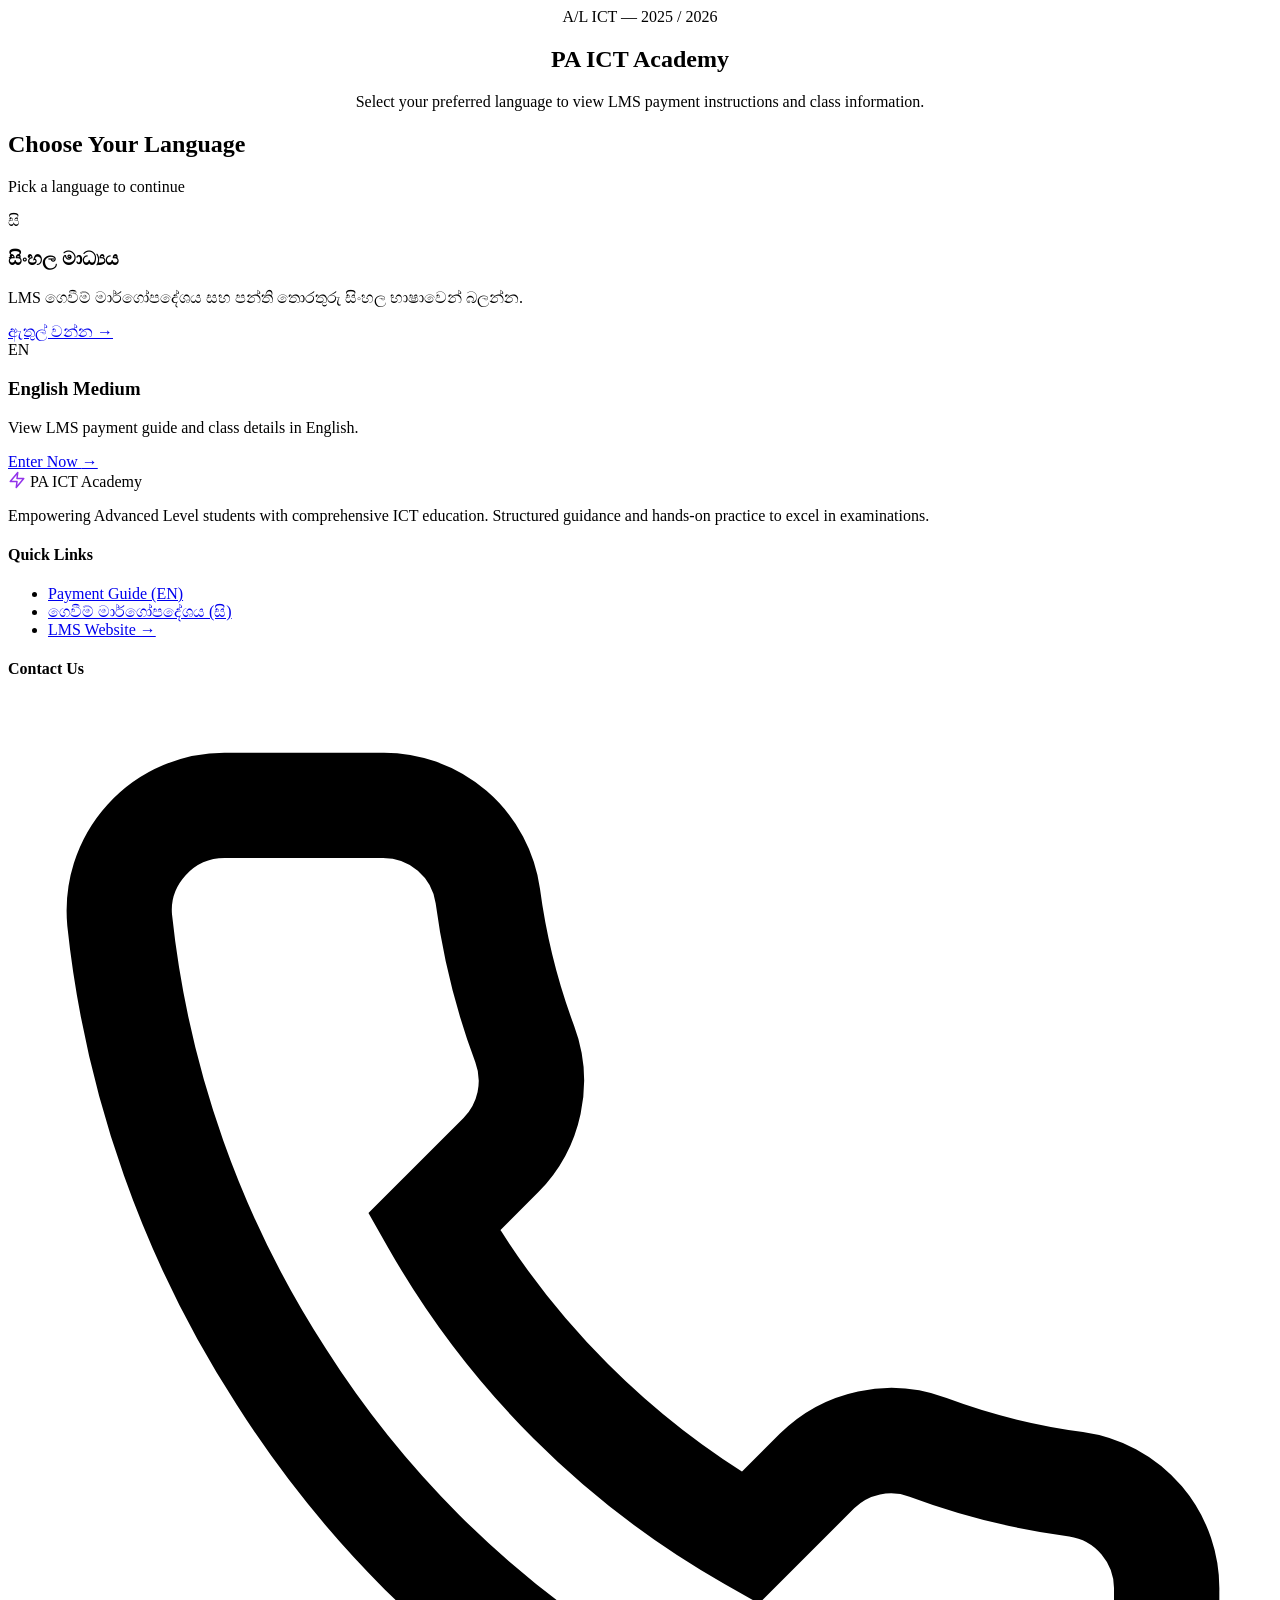
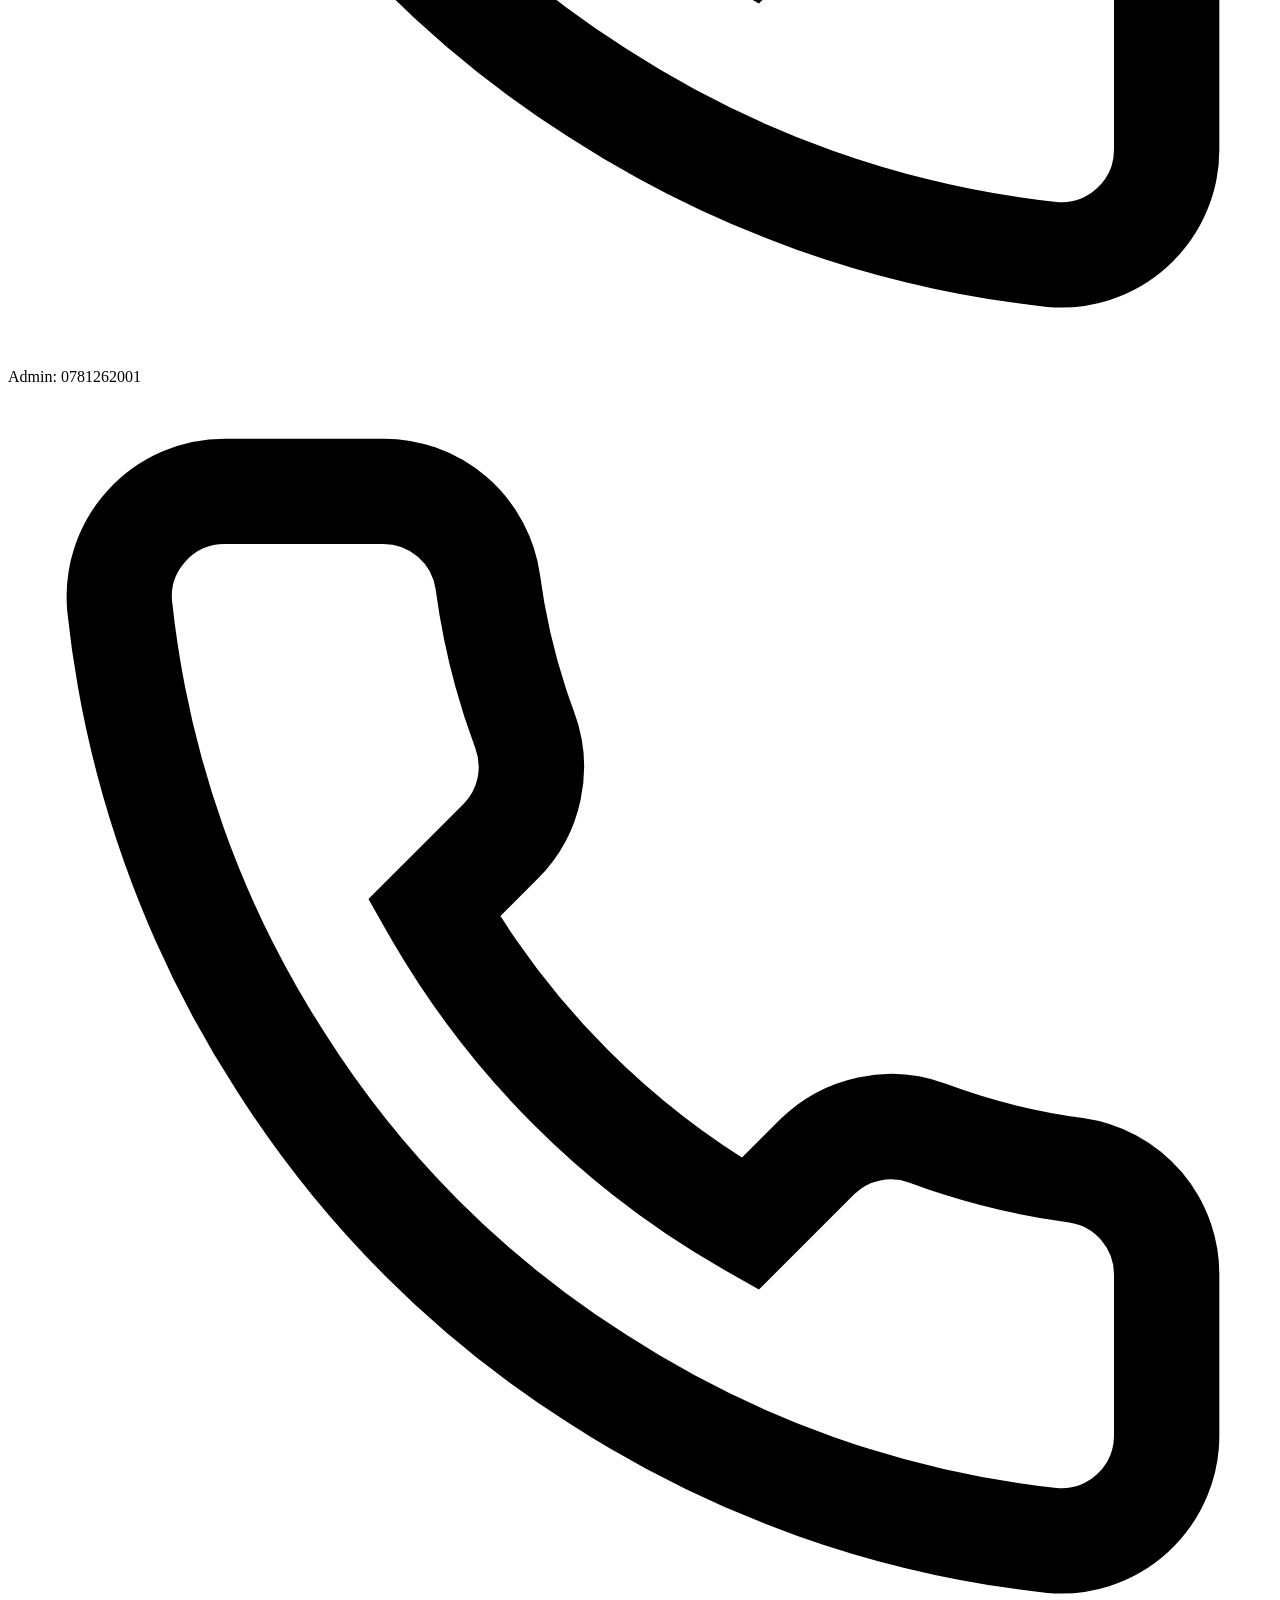
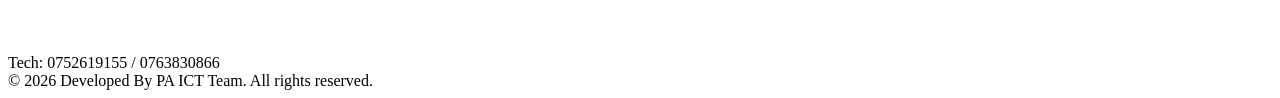
==== index.html @ 01018b9c "Update footer copyright year and developer info" ====
<!DOCTYPE html>
<html lang="en">

<head>
  <meta charset="UTF-8">
  <meta name="viewport" content="width=device-width, initial-scale=1.0">
  <meta name="description"
    content="PA ICT Academy — A/L ICT Student Portal. Payment information, LMS guide, and class details.">
  <title>PA ICT Academy | Student Payment Portal</title>
  <link rel="stylesheet" href="css/styles.css">
  <link rel="icon"
    href="data:image/svg+xml,<svg xmlns='http://www.w3.org/2000/svg' viewBox='0 0 100 100'><text y='.9em' font-size='90'>⚡</text></svg>">
</head>

<body>

  <div class="bg-shapes">
    <div class="shape shape-1"></div>
    <div class="shape shape-2"></div>
    <div class="shape shape-3"></div>
  </div>

  <!-- Hero -->
  <section class="hero hero-clip">
    <div class="container container--wide hero__content" style="text-align:center;">
      <div class="hero__badge" style="margin-inline:auto;">
        <span class="dot"></span>
        A/L ICT — 2025 / 2026
      </div>
      <h1 class="hero__title">PA ICT Academy</h1>
      <p class="hero__subtitle" style="margin-inline:auto;">
        Select your preferred language to view LMS payment instructions and class information.
      </p>
    </div>
  </section>

  <!-- Language Selection -->
  <section class="lang-section">
    <div class="container container--wide">
      <div class="lang-section__heading reveal">
        <h2>Choose Your Language</h2>
        <p>Pick a language to continue</p>
      </div>

      <div class="lang-grid">
        <div class="lang-card reveal reveal-delay-1">
          <div class="lang-card__icon">සි</div>
          <h3 class="lang-card__title">සිංහල මාධ්‍යය</h3>
          <p class="lang-card__desc">
            LMS ගෙවීම් මාර්ගෝපදේශය සහ පන්ති තොරතුරු සිංහල භාෂාවෙන් බලන්න.
          </p>
          <a href="si.html" class="btn btn--primary" id="btn-sinhala">
            ඇතුල් වන්න <span class="btn__arrow">→</span>
          </a>
        </div>

        <div class="lang-card reveal reveal-delay-2">
          <div class="lang-card__icon">EN</div>
          <h3 class="lang-card__title">English Medium</h3>
          <p class="lang-card__desc">
            View LMS payment guide and class details in English.
          </p>
          <a href="en.html" class="btn btn--primary" id="btn-english">
            Enter Now <span class="btn__arrow">→</span>
          </a>
        </div>
      </div>
    </div>
  </section>

  <!-- Footer -->
  <footer class="footer">
    <div class="container container--wide">
      <div class="footer__grid">
        <div>
          <div class="footer__brand-name">
            <svg width="18" height="18" viewBox="0 0 24 24" fill="none" stroke="#9333ea" stroke-width="2"
              stroke-linecap="round" stroke-linejoin="round" style="vertical-align:-2px;">
              <polygon points="13 2 3 14 12 14 11 22 21 10 12 10 13 2" />
            </svg>
            PA ICT Academy
          </div>
          <p class="footer__brand-desc">
            Empowering Advanced Level students with comprehensive ICT education. Structured guidance and hands-on
            practice to excel in examinations.
          </p>
        </div>
        <div>
          <h4 class="footer__heading">Quick Links</h4>
          <ul class="footer__links">
            <li><a href="en.html">Payment Guide (EN)</a></li>
            <li><a href="si.html">ගෙවීම් මාර්ගෝපදේශය (සි)</a></li>
            <li><a href="https://pasinduathukorala.lk" target="_blank">LMS Website →</a></li>
          </ul>
        </div>
        <div>
          <h4 class="footer__heading">Contact Us</h4>
          <div class="footer__contact-item">
            <svg viewBox="0 0 24 24" fill="none" stroke="currentColor" stroke-width="2">
              <path
                d="M22 16.92v3a2 2 0 01-2.18 2 19.79 19.79 0 01-8.63-3.07 19.5 19.5 0 01-6-6 19.79 19.79 0 01-3.07-8.67A2 2 0 014.11 2h3a2 2 0 012 1.72c.127.96.361 1.903.7 2.81a2 2 0 01-.45 2.11L8.09 9.91a16 16 0 006 6l1.27-1.27a2 2 0 012.11-.45c.907.339 1.85.573 2.81.7A2 2 0 0122 16.92z" />
            </svg>
            <span>Admin: 0781262001</span>
          </div>
          <div class="footer__contact-item">
            <svg viewBox="0 0 24 24" fill="none" stroke="currentColor" stroke-width="2">
              <path
                d="M22 16.92v3a2 2 0 01-2.18 2 19.79 19.79 0 01-8.63-3.07 19.5 19.5 0 01-6-6 19.79 19.79 0 01-3.07-8.67A2 2 0 014.11 2h3a2 2 0 012 1.72c.127.96.361 1.903.7 2.81a2 2 0 01-.45 2.11L8.09 9.91a16 16 0 006 6l1.27-1.27a2 2 0 012.11-.45c.907.339 1.85.573 2.81.7A2 2 0 0122 16.92z" />
            </svg>
            <span>Tech: 0752619155 / 0763830866</span>
          </div>
        </div>
      </div>
      <div class="footer__bottom">
        &copy; 2026 Developed By PA ICT Team. All rights reserved.
      </div>
    </div>
  </footer>

  <script src="js/app.js"></script>
</body>

</html>
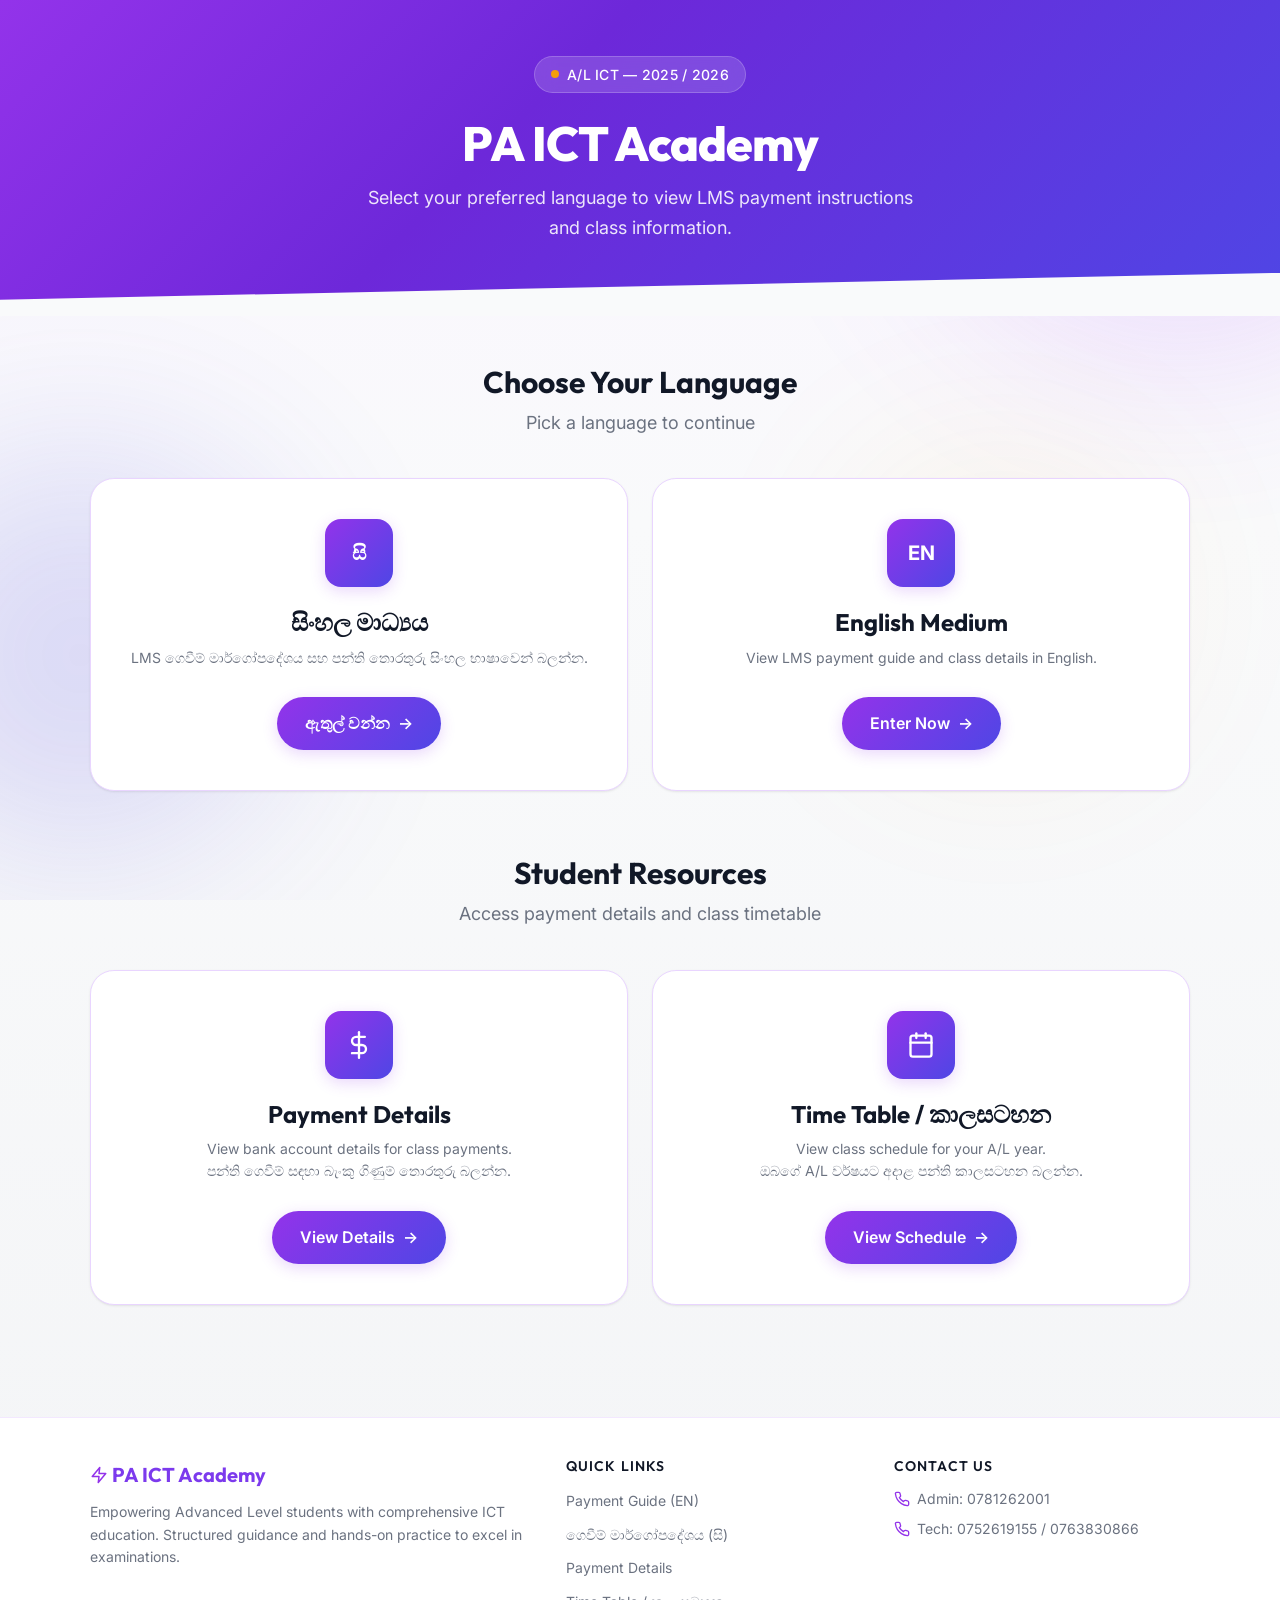
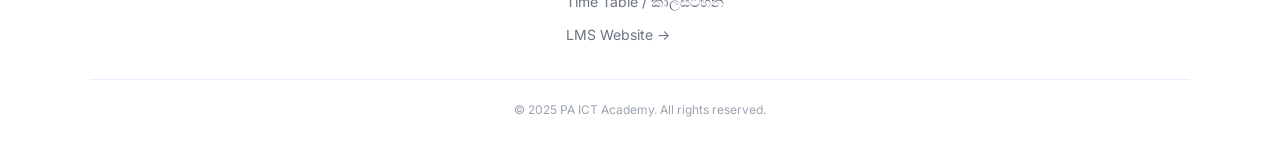
==== commit 28339574: "timetables commit" ====
--- a/index.html
+++ b/index.html
@@ -68,6 +68,56 @@
     </div>
   </section>
 
+  <!-- Student Resources -->
+  <section class="lang-section" style="padding-top:0;">
+    <div class="container container--wide">
+      <div class="lang-section__heading reveal">
+        <h2>Student Resources</h2>
+        <p>Access payment details and class timetable</p>
+      </div>
+
+      <div class="lang-grid">
+        <div class="lang-card reveal reveal-delay-1">
+          <div class="lang-card__icon">
+            <svg width="28" height="28" viewBox="0 0 24 24" fill="none" stroke="#fff" stroke-width="2"
+              stroke-linecap="round" stroke-linejoin="round">
+              <line x1="12" y1="1" x2="12" y2="23" />
+              <path d="M17 5H9.5a3.5 3.5 0 000 7h5a3.5 3.5 0 010 7H6" />
+            </svg>
+          </div>
+          <h3 class="lang-card__title">Payment Details</h3>
+          <p class="lang-card__desc">
+            View bank account details for class payments.<br>
+            පන්ති ගෙවීම් සඳහා බැංකු ගිණුම් තොරතුරු බලන්න.
+          </p>
+          <a href="payment-details.html" class="btn btn--primary" id="btn-payment">
+            View Details <span class="btn__arrow">→</span>
+          </a>
+        </div>
+
+        <div class="lang-card reveal reveal-delay-2">
+          <div class="lang-card__icon">
+            <svg width="28" height="28" viewBox="0 0 24 24" fill="none" stroke="#fff" stroke-width="2"
+              stroke-linecap="round" stroke-linejoin="round">
+              <rect x="3" y="4" width="18" height="18" rx="2" ry="2" />
+              <line x1="16" y1="2" x2="16" y2="6" />
+              <line x1="8" y1="2" x2="8" y2="6" />
+              <line x1="3" y1="10" x2="21" y2="10" />
+            </svg>
+          </div>
+          <h3 class="lang-card__title">Time Table / කාලසටහන</h3>
+          <p class="lang-card__desc">
+            View class schedule for your A/L year.<br>
+            ඔබගේ A/L වර්ෂයට අදාළ පන්ති කාලසටහන බලන්න.
+          </p>
+          <a href="timetable.html" class="btn btn--primary" id="btn-timetable">
+            View Schedule <span class="btn__arrow">→</span>
+          </a>
+        </div>
+      </div>
+    </div>
+  </section>
+
   <!-- Footer -->
   <footer class="footer">
     <div class="container container--wide">
@@ -90,6 +140,8 @@
           <ul class="footer__links">
             <li><a href="en.html">Payment Guide (EN)</a></li>
             <li><a href="si.html">ගෙවීම් මාර්ගෝපදේශය (සි)</a></li>
+            <li><a href="payment-details.html">Payment Details</a></li>
+            <li><a href="timetable.html">Time Table / කාලසටහන</a></li>
             <li><a href="https://pasinduathukorala.lk" target="_blank">LMS Website →</a></li>
           </ul>
         </div>
@@ -112,7 +164,7 @@
         </div>
       </div>
       <div class="footer__bottom">
-        &copy; 2026 Developed By PA ICT Team. All rights reserved.
+        &copy; 2025 PA ICT Academy. All rights reserved.
       </div>
     </div>
   </footer>
@@ -120,4 +172,4 @@
   <script src="js/app.js"></script>
 </body>
 
-</html>
+</html>
--- a/css/styles.css
+++ b/css/styles.css
@@ -0,0 +1,1517 @@
+/* ===================================================
+   PA ICT Academy — LMS Payment Info Design System
+   Matches pasinduathukorala.lk color scheme
+   =================================================== */
+
+@import url('https://fonts.googleapis.com/css2?family=Inter:wght@300;400;500;600;700;800&family=Outfit:wght@400;500;600;700;800&display=swap');
+
+/* --- Design Tokens --- */
+:root {
+  /* Primary — Purple to Indigo (matches LMS) */
+  --clr-primary-400: #a855f7;
+  --clr-primary-500: #9333ea;
+  --clr-primary-600: #7c3aed;
+  --clr-primary-700: #6d28d9;
+  --clr-indigo-500: #4f46e5;
+  --clr-indigo-600: #4338ca;
+
+  /* Accent */
+  --clr-accent-400: #f59e0b;
+  --clr-accent-500: #d97706;
+
+  /* Backgrounds — Light Theme */
+  --clr-bg-50: #faf5ff;
+  --clr-bg-100: #f3e8ff;
+  --clr-bg-page: #f9fafb;
+  --clr-bg-white: #ffffff;
+
+  /* Surfaces */
+  --clr-surface: #ffffff;
+  --clr-surface-hover: #faf5ff;
+  --clr-surface-border: #e9d5ff;
+  --clr-surface-border-light: #f3e8ff;
+
+  /* Text */
+  --clr-text-900: #111827;
+  --clr-text-700: #374151;
+  --clr-text-600: #4b5563;
+  --clr-text-500: #6b7280;
+  --clr-text-400: #9ca3af;
+  --clr-text-300: #d1d5db;
+  --clr-text-white: #ffffff;
+
+  /* Status */
+  --clr-red-500: #ef4444;
+  --clr-red-50: #fef2f2;
+  --clr-red-100: #fee2e2;
+  --clr-red-border: #fca5a5;
+  --clr-green-500: #22c55e;
+  --clr-green-50: #f0fdf4;
+  --clr-blue-500: #3b82f6;
+  --clr-blue-50: #eff6ff;
+
+  /* Gradients */
+  --grad-hero: linear-gradient(135deg, #9333ea 0%, #6d28d9 40%, #4f46e5 100%);
+  --grad-btn: linear-gradient(135deg, #9333ea, #4f46e5);
+  --grad-card-glow: linear-gradient(135deg, rgba(147, 51, 234, 0.06), rgba(79, 70, 229, 0.03));
+  --grad-page: linear-gradient(180deg, #faf5ff 0%, #f9fafb 30%, #f3f4f6 100%);
+
+  /* Typography */
+  --ff-heading: 'Outfit', sans-serif;
+  --ff-body: 'Inter', sans-serif;
+
+  --fs-xs: 0.75rem;
+  --fs-sm: 0.875rem;
+  --fs-base: 1rem;
+  --fs-lg: 1.125rem;
+  --fs-xl: 1.25rem;
+  --fs-2xl: 1.5rem;
+  --fs-3xl: 1.875rem;
+  --fs-4xl: 2.25rem;
+  --fs-5xl: 3rem;
+
+  /* Shape */
+  --radius-sm: 8px;
+  --radius-md: 12px;
+  --radius-lg: 16px;
+  --radius-xl: 20px;
+  --radius-2xl: 24px;
+  --radius-full: 9999px;
+
+  /* Shadows */
+  --shadow-sm: 0 1px 3px rgba(0, 0, 0, 0.06), 0 1px 2px rgba(0, 0, 0, 0.04);
+  --shadow-md: 0 4px 6px rgba(0, 0, 0, 0.05), 0 2px 4px rgba(0, 0, 0, 0.04);
+  --shadow-lg: 0 10px 25px rgba(147, 51, 234, 0.08), 0 4px 10px rgba(0, 0, 0, 0.04);
+  --shadow-xl: 0 20px 40px rgba(147, 51, 234, 0.12), 0 8px 16px rgba(0, 0, 0, 0.06);
+  --shadow-purple: 0 4px 15px rgba(147, 51, 234, 0.2);
+
+  /* Transitions */
+  --ease-out: cubic-bezier(0.22, 1, 0.36, 1);
+  --transition-fast: 200ms var(--ease-out);
+  --transition-base: 350ms var(--ease-out);
+  --transition-slow: 500ms var(--ease-out);
+
+  /* Spacing */
+  --space-section: 3rem;
+  --container-max: 820px;
+  --container-wide: 1100px;
+}
+
+/* --- Reset & Base --- */
+*,
+*::before,
+*::after {
+  margin: 0;
+  padding: 0;
+  box-sizing: border-box;
+}
+
+html {
+  scroll-behavior: smooth;
+  -webkit-font-smoothing: antialiased;
+}
+
+body {
+  font-family: var(--ff-body);
+  font-size: var(--fs-base);
+  line-height: 1.7;
+  color: var(--clr-text-700);
+  background: var(--grad-page);
+  min-height: 100vh;
+  overflow-x: hidden;
+}
+
+a {
+  color: var(--clr-primary-500);
+  text-decoration: none;
+  transition: color var(--transition-fast);
+}
+
+a:hover {
+  color: var(--clr-primary-700);
+}
+
+img {
+  max-width: 100%;
+  display: block;
+  border-radius: var(--radius-md);
+}
+
+h1,
+h2,
+h3,
+h4,
+h5,
+h6 {
+  font-family: var(--ff-heading);
+  color: var(--clr-text-900);
+  line-height: 1.25;
+}
+
+/* ===================================================
+   Layout
+   =================================================== */
+.container {
+  width: 90%;
+  max-width: var(--container-max);
+  margin-inline: auto;
+}
+
+.container--wide {
+  max-width: var(--container-wide);
+}
+
+/* ===================================================
+   Decorative Background Shapes
+   =================================================== */
+.bg-shapes {
+  position: fixed;
+  inset: 0;
+  z-index: 0;
+  pointer-events: none;
+  overflow: hidden;
+}
+
+.bg-shapes .shape {
+  position: absolute;
+  border-radius: 50%;
+  filter: blur(100px);
+  opacity: 0.18;
+}
+
+.bg-shapes .shape-1 {
+  width: 500px;
+  height: 500px;
+  background: var(--clr-primary-400);
+  top: -150px;
+  right: -150px;
+  animation: floatShape 25s ease-in-out infinite alternate;
+}
+
+.bg-shapes .shape-2 {
+  width: 400px;
+  height: 400px;
+  background: var(--clr-indigo-500);
+  bottom: 5%;
+  left: -120px;
+  animation: floatShape 20s ease-in-out infinite alternate-reverse;
+}
+
+.bg-shapes .shape-3 {
+  width: 300px;
+  height: 300px;
+  background: var(--clr-accent-400);
+  top: 50%;
+  right: 10%;
+  opacity: 0.08;
+  animation: floatShape 30s ease-in-out infinite alternate;
+}
+
+@keyframes floatShape {
+  0% {
+    transform: translate(0, 0) scale(1);
+  }
+
+  50% {
+    transform: translate(30px, -40px) scale(1.06);
+  }
+
+  100% {
+    transform: translate(-15px, 15px) scale(0.97);
+  }
+}
+
+/* ===================================================
+   Hero Section
+   =================================================== */
+.hero {
+  position: relative;
+  background: var(--grad-hero);
+  padding: 3.5rem 0 4.5rem;
+  overflow: hidden;
+  z-index: 1;
+}
+
+/* Icon utility for replacing emojis */
+.icon-inline {
+  display: inline-flex;
+  align-items: center;
+  justify-content: center;
+  width: 1em;
+  height: 1em;
+  vertical-align: -0.125em;
+  flex-shrink: 0;
+}
+
+.icon-inline svg {
+  width: 100%;
+  height: 100%;
+}
+
+.icon-inline--lg {
+  width: 1.25em;
+  height: 1.25em;
+}
+
+.hero__content {
+  position: relative;
+  z-index: 2;
+}
+
+.hero__badge {
+  display: inline-flex;
+  align-items: center;
+  gap: 0.5rem;
+  background: rgba(255, 255, 255, 0.15);
+  backdrop-filter: blur(10px);
+  border: 1px solid rgba(255, 255, 255, 0.2);
+  padding: 0.35rem 1rem;
+  border-radius: var(--radius-full);
+  font-size: var(--fs-sm);
+  font-weight: 500;
+  color: #fff;
+  margin-bottom: 1.25rem;
+  letter-spacing: 0.02em;
+}
+
+.hero__badge .dot {
+  width: 8px;
+  height: 8px;
+  background: var(--clr-accent-400);
+  border-radius: 50%;
+  animation: pulse 2s ease-in-out infinite;
+}
+
+@keyframes pulse {
+
+  0%,
+  100% {
+    opacity: 1;
+    transform: scale(1);
+  }
+
+  50% {
+    opacity: 0.5;
+    transform: scale(1.5);
+  }
+}
+
+.hero__title {
+  font-size: var(--fs-5xl);
+  font-weight: 800;
+  color: #fff;
+  margin-bottom: 0.6rem;
+  letter-spacing: -0.02em;
+}
+
+.hero__subtitle {
+  font-size: var(--fs-lg);
+  color: rgba(255, 255, 255, 0.88);
+  max-width: 550px;
+  font-weight: 400;
+}
+
+/* Diagonal clip */
+.hero-clip {
+  position: relative;
+}
+
+.hero-clip::after {
+  content: '';
+  position: absolute;
+  bottom: -2px;
+  left: 0;
+  right: 0;
+  height: 45px;
+  background: var(--clr-bg-page);
+  clip-path: polygon(0 60%, 100% 0, 100% 100%, 0 100%);
+}
+
+/* ===================================================
+   Nav / Back Link
+   =================================================== */
+.nav-back {
+  display: inline-flex;
+  align-items: center;
+  gap: 0.5rem;
+  color: rgba(255, 255, 255, 0.8);
+  font-size: var(--fs-sm);
+  font-weight: 500;
+  padding: 0.4rem 0;
+  margin-bottom: 0.75rem;
+  transition: all var(--transition-fast);
+}
+
+.nav-back:hover {
+  color: #fff;
+  gap: 0.65rem;
+}
+
+.nav-back svg {
+  width: 18px;
+  height: 18px;
+  transition: transform var(--transition-fast);
+}
+
+.nav-back:hover svg {
+  transform: translateX(-3px);
+}
+
+/* ===================================================
+   Language Cards (Landing Page)
+   =================================================== */
+.lang-section {
+  padding: var(--space-section) 0 4rem;
+  position: relative;
+  z-index: 1;
+}
+
+.lang-section__heading {
+  text-align: center;
+  margin-bottom: 2.5rem;
+}
+
+.lang-section__heading h2 {
+  font-size: var(--fs-3xl);
+  font-weight: 700;
+  margin-bottom: 0.4rem;
+}
+
+.lang-section__heading p {
+  color: var(--clr-text-500);
+  font-size: var(--fs-lg);
+}
+
+.lang-grid {
+  display: grid;
+  grid-template-columns: repeat(auto-fit, minmax(280px, 1fr));
+  gap: 1.5rem;
+}
+
+.lang-card {
+  position: relative;
+  background: var(--clr-surface);
+  border: 1px solid var(--clr-surface-border);
+  border-radius: var(--radius-2xl);
+  padding: 2.5rem 2rem;
+  text-align: center;
+  transition: all var(--transition-base);
+  box-shadow: var(--shadow-sm);
+  overflow: hidden;
+}
+
+.lang-card::before {
+  content: '';
+  position: absolute;
+  inset: 0;
+  background: var(--grad-card-glow);
+  opacity: 0;
+  transition: opacity var(--transition-base);
+}
+
+.lang-card:hover {
+  transform: translateY(-4px);
+  border-color: var(--clr-primary-400);
+  box-shadow: var(--shadow-xl);
+}
+
+.lang-card:hover::before {
+  opacity: 1;
+}
+
+.lang-card__icon {
+  position: relative;
+  z-index: 1;
+  width: 68px;
+  height: 68px;
+  border-radius: var(--radius-lg);
+  display: flex;
+  align-items: center;
+  justify-content: center;
+  margin: 0 auto 1.25rem;
+  font-size: var(--fs-xl);
+  font-weight: 700;
+  color: #fff;
+  background: var(--grad-btn);
+  box-shadow: var(--shadow-purple);
+}
+
+.lang-card__title {
+  position: relative;
+  z-index: 1;
+  font-size: var(--fs-2xl);
+  font-weight: 700;
+  margin-bottom: 0.6rem;
+}
+
+.lang-card__desc {
+  position: relative;
+  z-index: 1;
+  color: var(--clr-text-500);
+  font-size: var(--fs-sm);
+  margin-bottom: 1.75rem;
+  line-height: 1.6;
+}
+
+/* ===================================================
+   Buttons
+   =================================================== */
+.btn {
+  position: relative;
+  z-index: 1;
+  display: inline-flex;
+  align-items: center;
+  gap: 0.5rem;
+  padding: 0.8rem 1.75rem;
+  border-radius: var(--radius-full);
+  font-family: var(--ff-body);
+  font-size: var(--fs-base);
+  font-weight: 600;
+  border: none;
+  cursor: pointer;
+  transition: all var(--transition-base);
+  text-decoration: none;
+}
+
+.btn--primary {
+  background: var(--grad-btn);
+  color: #fff;
+  box-shadow: var(--shadow-purple);
+}
+
+.btn--primary:hover {
+  transform: translateY(-2px);
+  box-shadow: 0 8px 25px rgba(147, 51, 234, 0.35);
+  color: #fff;
+}
+
+.btn--outline {
+  background: transparent;
+  color: var(--clr-primary-600);
+  border: 2px solid var(--clr-primary-500);
+}
+
+.btn--outline:hover {
+  background: var(--clr-primary-500);
+  color: #fff;
+}
+
+.btn--whatsapp {
+  background: #25d366;
+  color: #fff;
+  box-shadow: 0 4px 15px rgba(37, 211, 102, 0.25);
+}
+
+.btn--whatsapp:hover {
+  background: #1fba59;
+  transform: translateY(-2px);
+  box-shadow: 0 8px 25px rgba(37, 211, 102, 0.35);
+  color: #fff;
+}
+
+.btn--danger {
+  background: var(--clr-red-500);
+  color: #fff;
+  box-shadow: 0 4px 15px rgba(239, 68, 68, 0.2);
+}
+
+.btn--danger:hover {
+  transform: translateY(-2px);
+  color: #fff;
+}
+
+.btn__arrow {
+  transition: transform var(--transition-fast);
+}
+
+.btn:hover .btn__arrow {
+  transform: translateX(4px);
+}
+
+.btn--sm {
+  padding: 0.55rem 1.25rem;
+  font-size: var(--fs-sm);
+}
+
+/* ===================================================
+   Content Cards
+   =================================================== */
+.content-section {
+  position: relative;
+  z-index: 1;
+  padding: 1.5rem 0;
+}
+
+.card {
+  background: var(--clr-surface);
+  border: 1px solid var(--clr-surface-border-light);
+  border-radius: var(--radius-2xl);
+  padding: 2rem;
+  margin-bottom: 1.5rem;
+  box-shadow: var(--shadow-sm);
+  transition: border-color var(--transition-base), box-shadow var(--transition-base);
+}
+
+.card:hover {
+  border-color: var(--clr-surface-border);
+  box-shadow: var(--shadow-md);
+}
+
+.card__header {
+  margin-bottom: 1.25rem;
+}
+
+.card__title {
+  font-size: var(--fs-xl);
+  font-weight: 700;
+  display: flex;
+  align-items: center;
+  gap: 0.6rem;
+}
+
+.card__title-icon {
+  width: 34px;
+  height: 34px;
+  background: var(--grad-btn);
+  border-radius: var(--radius-sm);
+  display: flex;
+  align-items: center;
+  justify-content: center;
+  font-size: var(--fs-base);
+  flex-shrink: 0;
+}
+
+.card__subtitle {
+  color: var(--clr-text-500);
+  font-size: var(--fs-sm);
+  margin-top: 0.3rem;
+}
+
+/* ===================================================
+   Red Header Sections (🟥 style)
+   =================================================== */
+.section-header {
+  display: flex;
+  align-items: center;
+  gap: 0.5rem;
+  padding: 0.75rem 1rem;
+  background: var(--clr-red-50);
+  border: 1px solid var(--clr-red-border);
+  border-radius: var(--radius-md);
+  margin-bottom: 1rem;
+  font-family: var(--ff-heading);
+  font-weight: 700;
+  font-size: var(--fs-base);
+  color: var(--clr-red-500);
+}
+
+.section-header .section-header__dot {
+  width: 14px;
+  height: 14px;
+  background: var(--clr-red-500);
+  border-radius: 3px;
+  flex-shrink: 0;
+}
+
+/* ===================================================
+   Accordion
+   =================================================== */
+.accordion {
+  border: 1px solid var(--clr-surface-border-light);
+  border-radius: var(--radius-lg);
+  overflow: hidden;
+  margin-bottom: 0.75rem;
+  background: var(--clr-surface);
+  transition: border-color var(--transition-base), box-shadow var(--transition-base);
+}
+
+.accordion.active {
+  border-color: var(--clr-primary-400);
+  box-shadow: 0 0 0 3px rgba(147, 51, 234, 0.08);
+}
+
+.accordion__trigger {
+  width: 100%;
+  display: flex;
+  align-items: center;
+  justify-content: space-between;
+  padding: 1rem 1.25rem;
+  background: transparent;
+  border: none;
+  cursor: pointer;
+  font-family: var(--ff-heading);
+  font-size: var(--fs-base);
+  font-weight: 600;
+  color: var(--clr-text-900);
+  transition: all var(--transition-fast);
+  text-align: left;
+  gap: 1rem;
+}
+
+.accordion__trigger:hover {
+  background: var(--clr-bg-50);
+}
+
+.accordion__trigger-left {
+  display: flex;
+  align-items: center;
+  gap: 0.65rem;
+}
+
+.accordion__trigger-icon {
+  font-size: var(--fs-lg);
+}
+
+.accordion__chevron {
+  width: 20px;
+  height: 20px;
+  color: var(--clr-text-400);
+  transition: transform var(--transition-base);
+  flex-shrink: 0;
+}
+
+.accordion.active .accordion__chevron {
+  transform: rotate(180deg);
+  color: var(--clr-primary-500);
+}
+
+.accordion__panel {
+  max-height: 0;
+  overflow: hidden;
+  transition: max-height var(--transition-slow);
+}
+
+.accordion__content {
+  padding: 0 1.25rem 1.5rem;
+  color: var(--clr-text-600);
+  font-size: var(--fs-sm);
+  line-height: 1.8;
+}
+
+.accordion__content p {
+  margin-bottom: 1rem;
+}
+
+/* ===================================================
+   Info Block (purple left border)
+   =================================================== */
+.info-block {
+  background: var(--clr-bg-50);
+  border-left: 3px solid var(--clr-primary-500);
+  border-radius: 0 var(--radius-sm) var(--radius-sm) 0;
+  padding: 1rem 1.15rem;
+  margin: 1rem 0;
+}
+
+.info-block__title {
+  font-family: var(--ff-heading);
+  font-weight: 600;
+  color: var(--clr-primary-600);
+  font-size: var(--fs-sm);
+  margin-bottom: 0.4rem;
+}
+
+.info-block__list {
+  list-style: none;
+  padding: 0;
+}
+
+.info-block__list li {
+  position: relative;
+  padding-left: 1.15rem;
+  margin-bottom: 0.3rem;
+  color: var(--clr-text-600);
+}
+
+.info-block__list li::before {
+  content: '';
+  position: absolute;
+  left: 0;
+  top: 0.55em;
+  width: 6px;
+  height: 6px;
+  background: var(--clr-primary-500);
+  border-radius: 50%;
+}
+
+/* Warning / Red info block */
+.info-block--warning {
+  background: var(--clr-red-50);
+  border-left-color: var(--clr-red-500);
+}
+
+.info-block--warning .info-block__title {
+  color: var(--clr-red-500);
+}
+
+/* ===================================================
+   Example / Highlight Box
+   =================================================== */
+.example-box {
+  background: var(--clr-bg-100);
+  border: 1px dashed var(--clr-surface-border);
+  border-radius: var(--radius-md);
+  padding: 0.85rem 1.15rem;
+  margin: 0.75rem 0;
+  font-family: 'Courier New', monospace;
+  font-size: var(--fs-sm);
+  color: var(--clr-primary-700);
+  font-weight: 600;
+}
+
+.example-box span.label {
+  font-family: var(--ff-body);
+  color: var(--clr-text-500);
+  font-weight: 500;
+  font-size: var(--fs-xs);
+  display: block;
+  margin-bottom: 0.2rem;
+}
+
+/* ===================================================
+   Image Gallery in Content
+   =================================================== */
+.img-grid {
+  display: grid;
+  grid-template-columns: repeat(auto-fit, minmax(250px, 1fr));
+  gap: 1rem;
+  margin: 1rem 0;
+}
+
+.img-grid img {
+  border: 1px solid var(--clr-surface-border);
+  border-radius: var(--radius-md);
+  box-shadow: var(--shadow-sm);
+  transition: transform var(--transition-base), box-shadow var(--transition-base);
+  cursor: pointer;
+}
+
+.img-grid img:hover {
+  transform: scale(1.02);
+  box-shadow: var(--shadow-lg);
+}
+
+.img-single {
+  margin: 1rem 0;
+  max-width: 500px;
+}
+
+.img-single img {
+  border: 1px solid var(--clr-surface-border);
+  border-radius: var(--radius-md);
+  box-shadow: var(--shadow-sm);
+}
+
+.img-caption {
+  font-size: var(--fs-xs);
+  color: var(--clr-text-400);
+  text-align: center;
+  margin-top: 0.4rem;
+  font-style: italic;
+}
+
+/* ===================================================
+   Steps List
+   =================================================== */
+.steps-list {
+  list-style: none;
+  padding: 0;
+  counter-reset: step;
+}
+
+.steps-list li {
+  position: relative;
+  padding-left: 2.75rem;
+  margin-bottom: 1.15rem;
+  color: var(--clr-text-600);
+  font-size: var(--fs-sm);
+  counter-increment: step;
+}
+
+.steps-list li::before {
+  content: counter(step);
+  position: absolute;
+  left: 0;
+  top: 0;
+  width: 26px;
+  height: 26px;
+  background: var(--grad-btn);
+  border-radius: 50%;
+  display: flex;
+  align-items: center;
+  justify-content: center;
+  font-size: var(--fs-xs);
+  font-weight: 700;
+  color: #fff;
+}
+
+/* ===================================================
+   Contact Chips
+   =================================================== */
+.contact-chips {
+  display: flex;
+  flex-wrap: wrap;
+  gap: 0.75rem;
+  margin: 1rem 0;
+}
+
+.contact-chip {
+  display: inline-flex;
+  align-items: center;
+  gap: 0.4rem;
+  background: var(--clr-bg-50);
+  border: 1px solid var(--clr-surface-border);
+  border-radius: var(--radius-full);
+  padding: 0.5rem 1rem;
+  font-size: var(--fs-sm);
+  font-weight: 500;
+  color: var(--clr-text-700);
+}
+
+.contact-chip svg {
+  width: 16px;
+  height: 16px;
+  color: var(--clr-primary-500);
+}
+
+/* ===================================================
+   Notes / Warning
+   =================================================== */
+.notes-list {
+  list-style: none;
+  padding: 0;
+}
+
+.notes-list li {
+  position: relative;
+  padding: 0.7rem 1rem 0.7rem 2.25rem;
+  margin-bottom: 0.5rem;
+  background: var(--clr-red-50);
+  border-radius: var(--radius-sm);
+  color: var(--clr-text-700);
+  font-size: var(--fs-sm);
+  border-left: 3px solid var(--clr-red-500);
+}
+
+.notes-list li::before {
+  content: '⚠';
+  position: absolute;
+  left: 0.65rem;
+  top: 0.7rem;
+  font-size: var(--fs-sm);
+}
+
+/* ===================================================
+   Video Link Card
+   =================================================== */
+.video-link {
+  display: flex;
+  align-items: center;
+  gap: 0.75rem;
+  padding: 0.85rem 1.15rem;
+  background: var(--clr-red-50);
+  border: 1px solid var(--clr-red-border);
+  border-radius: var(--radius-md);
+  margin: 0.75rem 0;
+  transition: all var(--transition-fast);
+  color: var(--clr-text-900);
+  font-weight: 500;
+  font-size: var(--fs-sm);
+}
+
+.video-link:hover {
+  background: var(--clr-red-100);
+  color: var(--clr-red-500);
+  transform: translateY(-1px);
+}
+
+.video-link .play-icon {
+  width: 36px;
+  height: 36px;
+  background: var(--clr-red-500);
+  border-radius: 50%;
+  display: flex;
+  align-items: center;
+  justify-content: center;
+  flex-shrink: 0;
+}
+
+.video-link .play-icon svg {
+  width: 16px;
+  height: 16px;
+  color: #fff;
+  margin-left: 2px;
+}
+
+/* ===================================================
+   CTA Buttons Section
+   =================================================== */
+.cta-section {
+  display: flex;
+  flex-direction: column;
+  gap: 1rem;
+  margin-top: 1.5rem;
+}
+
+.cta-box {
+  padding: 1.25rem;
+  border-radius: var(--radius-lg);
+  text-align: center;
+}
+
+.cta-box--success {
+  background: var(--clr-green-50);
+  border: 1px solid #86efac;
+}
+
+.cta-box--danger {
+  background: var(--clr-red-50);
+  border: 1px solid var(--clr-red-border);
+}
+
+.cta-box p {
+  font-size: var(--fs-sm);
+  color: var(--clr-text-600);
+  margin-bottom: 0.75rem;
+}
+
+/* ===================================================
+   Footer
+   =================================================== */
+.footer {
+  position: relative;
+  z-index: 1;
+  background: var(--clr-surface);
+  border-top: 1px solid var(--clr-surface-border-light);
+  padding: 2.5rem 0 1.5rem;
+  margin-top: 3rem;
+}
+
+.footer__grid {
+  display: grid;
+  grid-template-columns: 1.5fr 1fr 1fr;
+  gap: 2rem;
+}
+
+.footer__brand-name {
+  font-family: var(--ff-heading);
+  font-size: var(--fs-xl);
+  font-weight: 700;
+  color: var(--clr-primary-600);
+  margin-bottom: 0.6rem;
+}
+
+.footer__brand-desc {
+  color: var(--clr-text-500);
+  font-size: var(--fs-sm);
+  line-height: 1.6;
+}
+
+.footer__heading {
+  font-family: var(--ff-heading);
+  font-size: var(--fs-sm);
+  font-weight: 600;
+  color: var(--clr-text-900);
+  text-transform: uppercase;
+  letter-spacing: 0.08em;
+  margin-bottom: 0.75rem;
+}
+
+.footer__links {
+  list-style: none;
+}
+
+.footer__links li {
+  margin-bottom: 0.4rem;
+}
+
+.footer__links a {
+  color: var(--clr-text-500);
+  font-size: var(--fs-sm);
+  transition: all var(--transition-fast);
+}
+
+.footer__links a:hover {
+  color: var(--clr-primary-500);
+  padding-left: 4px;
+}
+
+.footer__contact-item {
+  display: flex;
+  align-items: center;
+  gap: 0.45rem;
+  color: var(--clr-text-500);
+  font-size: var(--fs-sm);
+  margin-bottom: 0.4rem;
+}
+
+.footer__contact-item svg {
+  width: 16px;
+  height: 16px;
+  color: var(--clr-primary-500);
+  flex-shrink: 0;
+}
+
+.footer__bottom {
+  border-top: 1px solid var(--clr-surface-border-light);
+  margin-top: 1.5rem;
+  padding-top: 1.25rem;
+  text-align: center;
+  color: var(--clr-text-400);
+  font-size: var(--fs-xs);
+}
+
+/* ===================================================
+   Scroll Animations
+   =================================================== */
+.reveal {
+  opacity: 0;
+  transform: translateY(25px);
+  transition: opacity 0.6s var(--ease-out), transform 0.6s var(--ease-out);
+}
+
+.reveal.visible {
+  opacity: 1;
+  transform: translateY(0);
+}
+
+.reveal-delay-1 {
+  transition-delay: 0.1s;
+}
+
+.reveal-delay-2 {
+  transition-delay: 0.2s;
+}
+
+/* ===================================================
+   Copy Button
+   =================================================== */
+.copy-btn {
+  display: inline-flex;
+  align-items: center;
+  gap: 0.3rem;
+  background: var(--clr-bg-100);
+  border: 1px solid var(--clr-surface-border);
+  color: var(--clr-primary-600);
+  padding: 0.2rem 0.55rem;
+  border-radius: var(--radius-sm);
+  font-size: var(--fs-xs);
+  font-weight: 600;
+  cursor: pointer;
+  font-family: var(--ff-body);
+  transition: all var(--transition-fast);
+  margin-left: 0.4rem;
+}
+
+.copy-btn:hover {
+  background: var(--clr-bg-50);
+}
+
+.copy-btn.copied {
+  background: var(--clr-green-50);
+  border-color: #86efac;
+  color: var(--clr-green-500);
+}
+
+/* ===================================================
+   Bank Detail Cards
+   =================================================== */
+.bank-detail-card {
+  position: relative;
+}
+
+.bank-detail-card__icon {
+  width: 56px;
+  height: 56px;
+  background: var(--grad-btn);
+  border-radius: var(--radius-lg);
+  display: flex;
+  align-items: center;
+  justify-content: center;
+  margin-bottom: 1.5rem;
+  box-shadow: var(--shadow-purple);
+}
+
+.bank-detail-card__logo {
+  width: 64px;
+  height: 64px;
+  margin-bottom: 1.25rem;
+  border-radius: 50%;
+  overflow: hidden;
+  border: 2px solid var(--clr-surface-border);
+  box-shadow: var(--shadow-sm);
+  flex-shrink: 0;
+}
+
+.bank-detail-card__logo img {
+  width: 100%;
+  height: 100%;
+  display: block;
+  object-fit: cover;
+  border-radius: 0;
+}
+
+.bank-detail-row {
+  display: flex;
+  flex-direction: column;
+  gap: 0.25rem;
+  padding: 0.85rem 0;
+  border-bottom: 1px solid var(--clr-surface-border-light);
+}
+
+.bank-detail-row:last-child {
+  border-bottom: none;
+}
+
+.bank-detail-row__label {
+  font-size: var(--fs-xs);
+  font-weight: 600;
+  color: var(--clr-text-500);
+  text-transform: uppercase;
+  letter-spacing: 0.05em;
+  display: flex;
+  align-items: center;
+  gap: 0.4rem;
+}
+
+.bank-detail-row__value {
+  font-size: var(--fs-lg);
+  font-weight: 700;
+  color: var(--clr-text-900);
+  font-family: var(--ff-heading);
+}
+
+.bank-detail-row__value--account {
+  display: flex;
+  align-items: center;
+  gap: 0.75rem;
+  flex-wrap: wrap;
+}
+
+.account-number {
+  font-family: 'Courier New', monospace;
+  font-size: var(--fs-xl);
+  letter-spacing: 0.1em;
+  color: var(--clr-primary-700);
+  background: var(--clr-bg-100);
+  padding: 0.35rem 0.85rem;
+  border-radius: var(--radius-sm);
+  border: 1px dashed var(--clr-surface-border);
+}
+
+/* ===================================================
+   Year Tabs (Timetable)
+   =================================================== */
+.year-tabs {
+  display: grid;
+  grid-template-columns: repeat(3, 1fr);
+  gap: 1rem;
+  margin-top: 1rem;
+}
+
+.year-tab {
+  display: flex;
+  flex-direction: column;
+  align-items: center;
+  gap: 0.2rem;
+  padding: 1.25rem 1rem;
+  background: var(--clr-surface);
+  border: 2px solid var(--clr-surface-border-light);
+  border-radius: var(--radius-xl);
+  cursor: pointer;
+  transition: all var(--transition-base);
+  font-family: var(--ff-heading);
+  text-decoration: none;
+}
+
+.year-tab:hover {
+  border-color: var(--clr-primary-400);
+  transform: translateY(-3px);
+  box-shadow: var(--shadow-lg);
+}
+
+.year-tab.active {
+  background: var(--grad-btn);
+  border-color: transparent;
+  box-shadow: var(--shadow-purple);
+  transform: translateY(-3px);
+}
+
+.year-tab__year {
+  font-size: var(--fs-3xl);
+  font-weight: 800;
+  color: var(--clr-text-900);
+  transition: color var(--transition-fast);
+}
+
+.year-tab.active .year-tab__year {
+  color: #fff;
+}
+
+.year-tab__label {
+  font-size: var(--fs-sm);
+  font-weight: 600;
+  color: var(--clr-text-500);
+  transition: color var(--transition-fast);
+}
+
+.year-tab.active .year-tab__label {
+  color: rgba(255, 255, 255, 0.85);
+}
+
+/* ===================================================
+   Timetable Panels
+   =================================================== */
+.timetable-panel {
+  display: none;
+}
+
+.timetable-panel.active {
+  display: block;
+}
+
+/* ===================================================
+   Zoom Badge
+   =================================================== */
+.zoom-badge {
+  display: inline-flex;
+  align-items: center;
+  gap: 0.5rem;
+  background: var(--clr-blue-50);
+  border: 1px solid #93c5fd;
+  border-radius: var(--radius-full);
+  padding: 0.5rem 1.15rem;
+  font-size: var(--fs-sm);
+  font-weight: 600;
+  color: var(--clr-blue-500);
+  margin-bottom: 1.5rem;
+}
+
+/* ===================================================
+   Timetable Rows
+   =================================================== */
+.timetable {
+  display: flex;
+  flex-direction: column;
+  gap: 0;
+}
+
+.timetable__row {
+  display: flex;
+  align-items: stretch;
+  gap: 0;
+  border: 1px solid var(--clr-surface-border-light);
+  border-bottom: none;
+  transition: all var(--transition-fast);
+}
+
+.timetable__row:first-child {
+  border-radius: var(--radius-md) var(--radius-md) 0 0;
+}
+
+.timetable__row:last-child {
+  border-bottom: 1px solid var(--clr-surface-border-light);
+  border-radius: 0 0 var(--radius-md) var(--radius-md);
+}
+
+.timetable__row:hover {
+  background: var(--clr-bg-50);
+  border-color: var(--clr-primary-400);
+  z-index: 1;
+  box-shadow: var(--shadow-sm);
+}
+
+.timetable__day {
+  display: flex;
+  flex-direction: column;
+  justify-content: center;
+  align-items: center;
+  min-width: 130px;
+  padding: 1rem;
+  background: var(--clr-bg-50);
+  border-right: 1px solid var(--clr-surface-border-light);
+}
+
+.timetable__day-name {
+  font-family: var(--ff-heading);
+  font-size: var(--fs-base);
+  font-weight: 700;
+  color: var(--clr-text-900);
+}
+
+.timetable__day-si {
+  font-size: var(--fs-xs);
+  color: var(--clr-text-500);
+}
+
+.timetable__info {
+  display: flex;
+  flex-direction: column;
+  justify-content: center;
+  gap: 0.35rem;
+  padding: 1rem 1.25rem;
+  flex: 1;
+}
+
+.timetable__time {
+  font-family: var(--ff-heading);
+  font-size: var(--fs-base);
+  font-weight: 700;
+  color: var(--clr-text-900);
+  display: flex;
+  align-items: center;
+  gap: 0.4rem;
+}
+
+.timetable__type {
+  display: inline-flex;
+  align-items: center;
+  gap: 0.35rem;
+  font-size: var(--fs-xs);
+  font-weight: 600;
+  padding: 0.2rem 0.7rem;
+  border-radius: var(--radius-full);
+  width: fit-content;
+}
+
+.timetable__type--paper {
+  background: #fef3c7;
+  color: #92400e;
+  border: 1px solid #fcd34d;
+}
+
+.timetable__type--live {
+  background: var(--clr-green-50);
+  color: #166534;
+  border: 1px solid #86efac;
+}
+
+.timetable__type--repeat {
+  background: var(--clr-bg-100);
+  color: var(--clr-primary-700);
+  border: 1px solid var(--clr-surface-border);
+}
+
+.timetable__optional {
+  font-weight: 400;
+  font-style: italic;
+  color: var(--clr-text-500);
+  margin-left: 0.3rem;
+}
+
+/* ===================================================
+   Coming Soon Placeholder
+   =================================================== */
+.coming-soon {
+  text-align: center;
+  padding: 3rem 1.5rem;
+}
+
+.coming-soon__icon {
+  margin-bottom: 1rem;
+  opacity: 0.5;
+  animation: pulse 3s ease-in-out infinite;
+}
+
+.coming-soon__title {
+  font-size: var(--fs-2xl);
+  font-weight: 700;
+  color: var(--clr-text-900);
+  margin-bottom: 0.5rem;
+}
+
+.coming-soon__text {
+  color: var(--clr-text-500);
+  font-size: var(--fs-sm);
+  line-height: 1.7;
+}
+
+/* ===================================================
+   Responsive
+   =================================================== */
+@media (max-width: 768px) {
+  .hero__title {
+    font-size: var(--fs-4xl);
+  }
+
+  .hero {
+    padding: 2.5rem 0 3.5rem;
+  }
+
+  .lang-grid {
+    grid-template-columns: 1fr;
+  }
+
+  .footer__grid {
+    grid-template-columns: 1fr;
+    gap: 1.25rem;
+  }
+
+  .card {
+    padding: 1.5rem;
+  }
+
+  .accordion__trigger {
+    padding: 0.85rem 1rem;
+  }
+
+  .accordion__content {
+    padding: 0 1rem 1.25rem;
+  }
+
+  .img-grid {
+    grid-template-columns: 1fr;
+  }
+
+  .contact-chips {
+    flex-direction: column;
+  }
+
+  .timetable__row {
+    flex-direction: column;
+  }
+
+  .timetable__day {
+    min-width: auto;
+    border-right: none;
+    border-bottom: 1px solid var(--clr-surface-border-light);
+    flex-direction: row;
+    gap: 0.5rem;
+    padding: 0.75rem 1rem;
+  }
+
+  .year-tabs {
+    grid-template-columns: 1fr;
+    gap: 0.75rem;
+  }
+
+  .year-tab {
+    flex-direction: row;
+    gap: 0.75rem;
+    padding: 1rem 1.25rem;
+  }
+
+  .bank-detail-row__value--account {
+    flex-direction: column;
+    align-items: flex-start;
+    gap: 0.5rem;
+  }
+}
+
+@media (max-width: 480px) {
+  .hero__title {
+    font-size: var(--fs-3xl);
+  }
+
+  .hero__subtitle {
+    font-size: var(--fs-base);
+  }
+
+  :root {
+    --space-section: 2rem;
+  }
+
+  .lang-card {
+    padding: 2rem 1.5rem;
+  }
+}
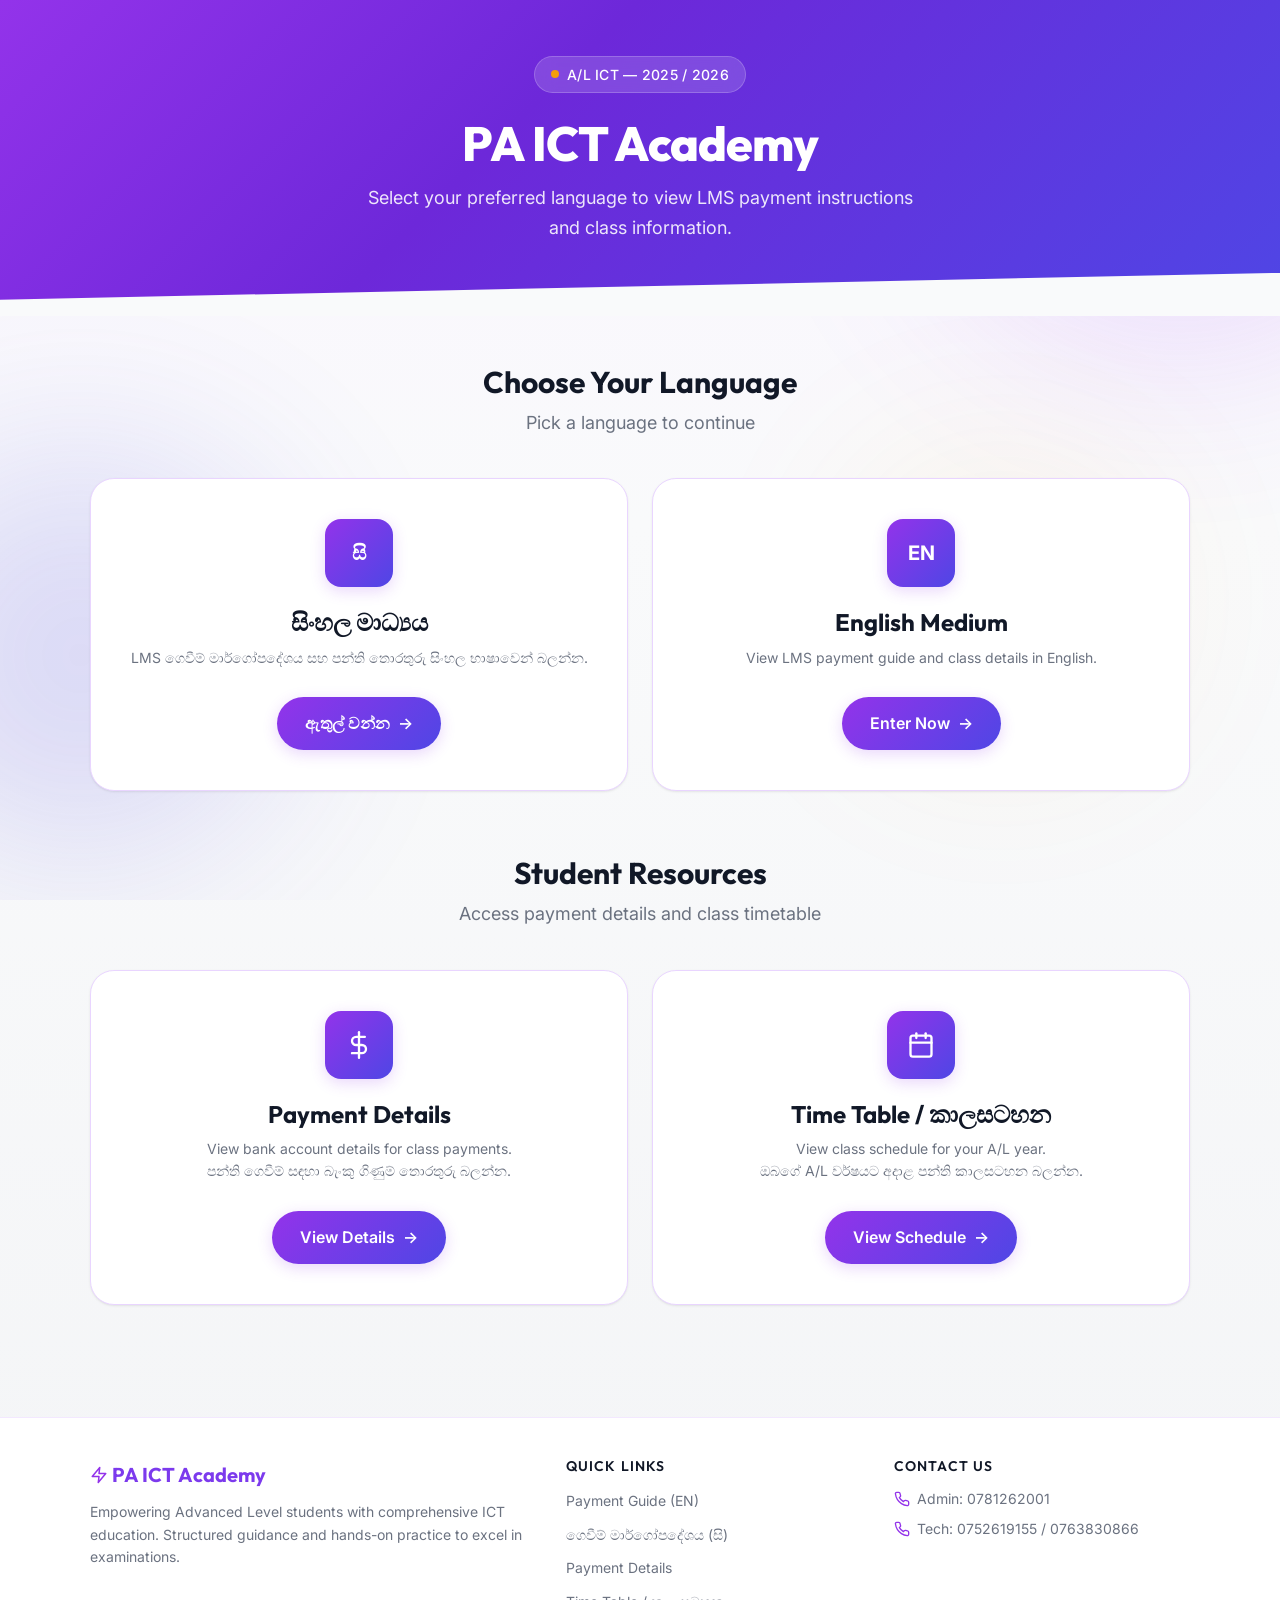
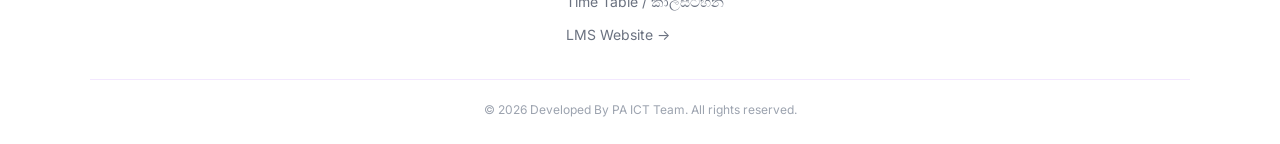
==== commit 60ed3609: "Merge remote-tracking branch 'origin/master'" ====
--- a/index.html
+++ b/index.html
@@ -164,7 +164,7 @@
         </div>
       </div>
       <div class="footer__bottom">
-        &copy; 2025 PA ICT Academy. All rights reserved.
+        &copy; 2026 Developed By PA ICT Team. All rights reserved.
       </div>
     </div>
   </footer>
@@ -172,4 +172,4 @@
   <script src="js/app.js"></script>
 </body>
 
-</html>+</html>
